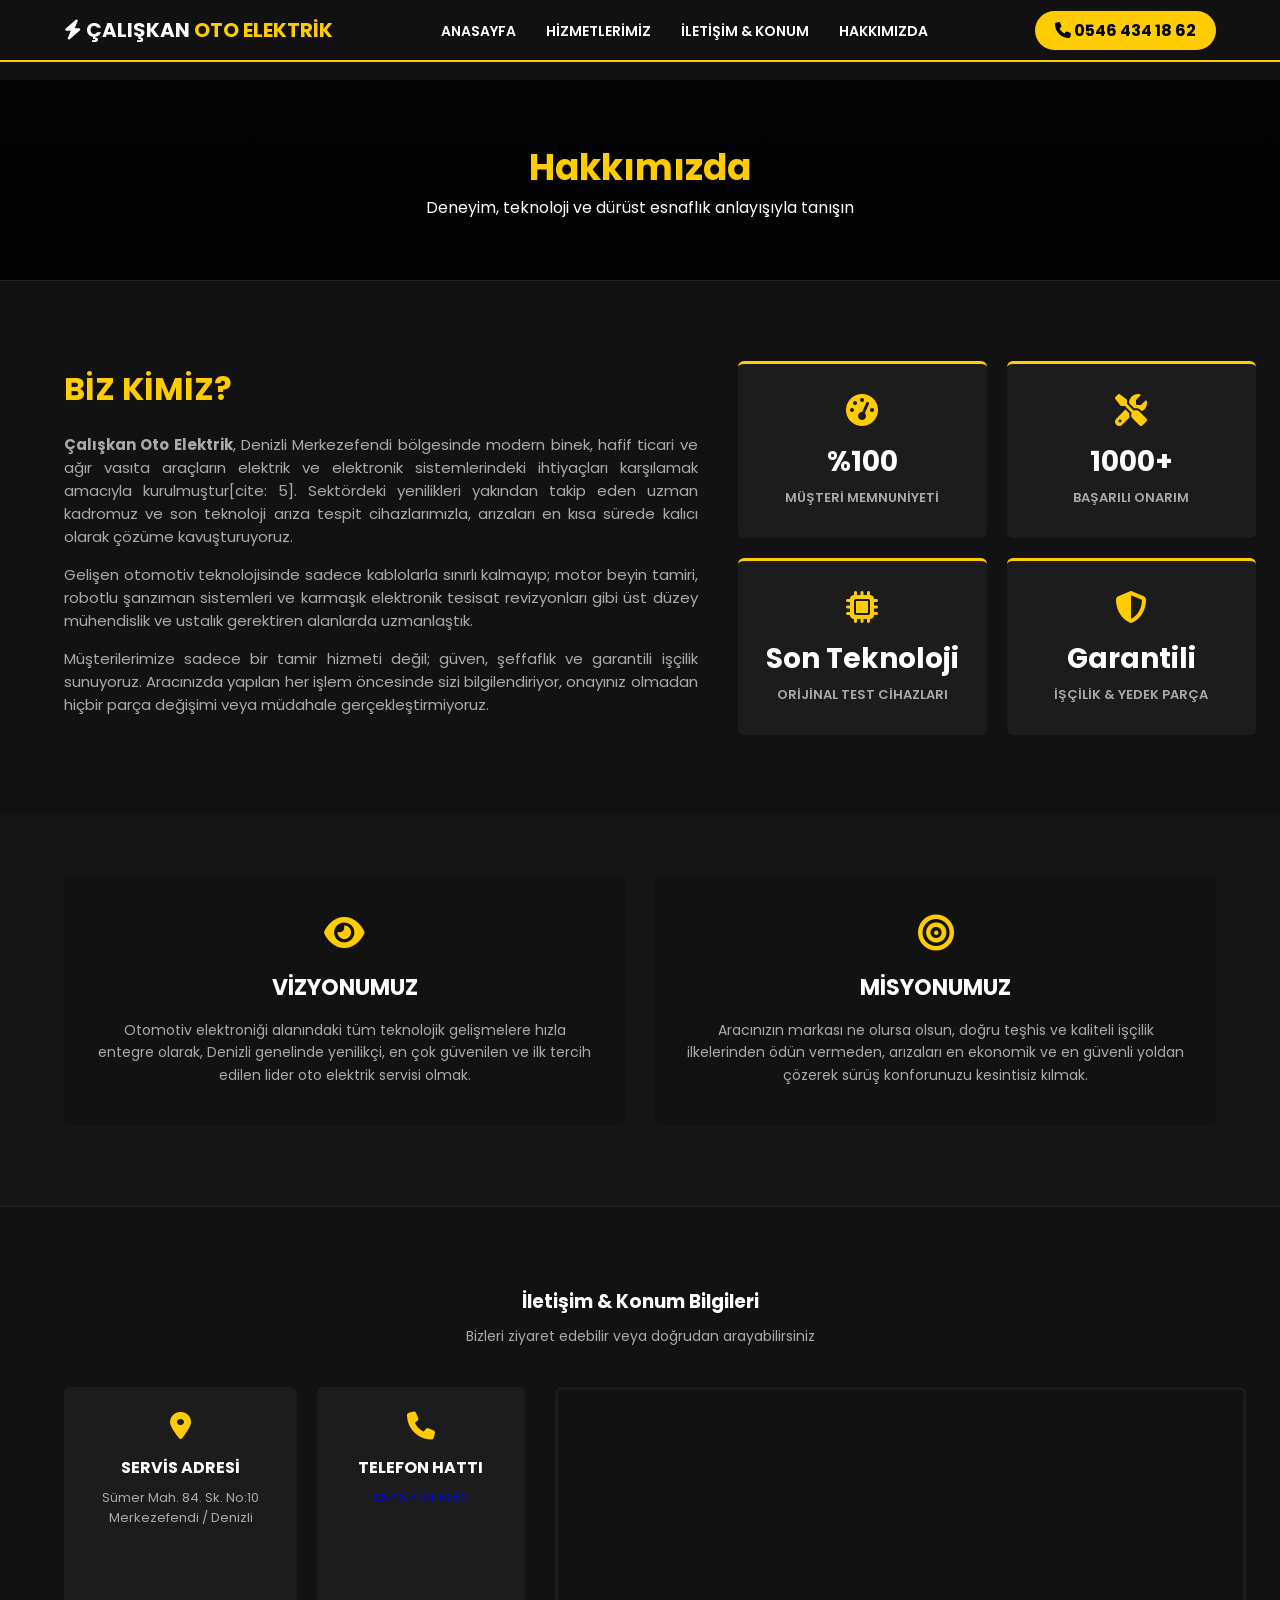
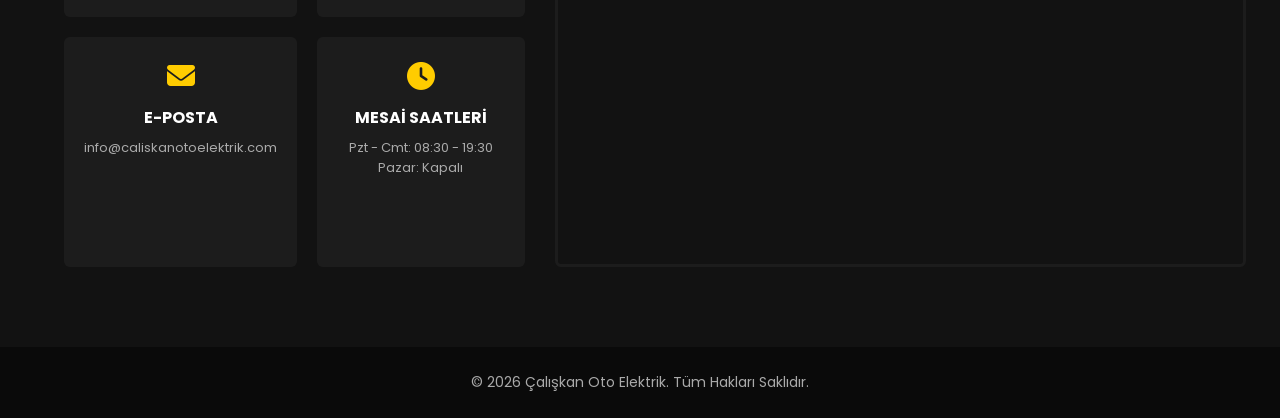
==== hakkımızda.html @ 0ace4e44 "Add files via upload" ====
<!DOCTYPE html>
<html lang="tr">

<head>
    <meta charset="UTF-8">
    <meta name="viewport" content="width=device-width, initial-scale=1.0">
    <title>Hakkımızda | Çalışkan Oto Elektrik</title>
    <!-- Google Fonts & FontAwesome İkonları -->
    <link rel="stylesheet" href="https://fonts.googleapis.com/css2?family=Poppins:wght@300;400;600;700&display=swap">
    <link rel="stylesheet" href="https://cdnjs.cloudflare.com/ajax/libs/font-awesome/6.4.0/css/all.min.css">
    <link rel="stylesheet" href="style.css">
</head>

<body>

    <!-- DİNAMİK HEADER (JavaScript ile yüklenecek) -->
    <div id="header-placeholder"></div>

    <!-- SAYFA ÜST BANNERI -->
    <section class="page-banner">
        <h1>Hakkımızda</h1>
        <p>Deneyim, teknoloji ve dürüst esnaflık anlayışıyla tanışın</p>
    </section>

    <!-- HAKKIMIZDA DETAYLI İÇERİK -->
    <section class="about-page-content">
        <div class="container">
            <div class="about-main-grid">
                <!-- Sol Taraf: Kurumsal Yazı -->
                <div class="about-main-text">
                    <h2>Biz Kimiz?</h2>
                    <p><strong>Çalışkan Oto Elektrik</strong>, Denizli Merkezefendi bölgesinde modern binek, hafif
                        ticari ve ağır vasıta araçların elektrik ve elektronik sistemlerindeki ihtiyaçları karşılamak
                        amacıyla kurulmuştur[cite: 5]. Sektördeki yenilikleri yakından takip eden uzman kadromuz ve son
                        teknoloji arıza tespit cihazlarımızla, arızaları en kısa sürede kalıcı olarak çözüme
                        kavuşturuyoruz.</p>
                    <p>Gelişen otomotiv teknolojisinde sadece kablolarla sınırlı kalmayıp; motor beyin tamiri, robotlu
                        şanzıman sistemleri ve karmaşık elektronik tesisat revizyonları gibi üst düzey mühendislik ve
                        ustalık gerektiren alanlarda uzmanlaştık.</p>
                    <p>Müşterilerimize sadece bir tamir hizmeti değil; güven, şeffaflık ve garantili işçilik sunuyoruz.
                        Aracınızda yapılan her işlem öncesinde sizi bilgilendiriyor, onayınız olmadan hiçbir parça
                        değişimi veya müdahale gerçekleştirmiyoruz.</p>
                </div>

                <!-- Sağ Taraf: İstatistik Kartları -->
                <div class="about-stats-grid">
                    <div class="stat-box">
                        <i class="fa-solid fa-gauge-high"></i>
                        <h3>%100</h3>
                        <p>Müşteri Memnuniyeti</p>
                    </div>
                    <div class="stat-box">
                        <i class="fa-solid fa-screwdriver-wrench"></i>
                        <h3>1000+</h3>
                        <p>Başarılı Onarım</p>
                    </div>
                    <div class="stat-box">
                        <i class="fa-solid fa-microchip"></i>
                        <h3>Son Teknoloji</h3>
                        <p>Orijinal Test Cihazları</p>
                    </div>
                    <div class="stat-box">
                        <i class="fa-solid fa-shield-halved"></i>
                        <h3>Garantili</h3>
                        <p>İşçilik & Yedek Parça</p>
                    </div>
                </div>
            </div>
        </div>
    </section>

    <!-- VİZYON & MİSYON BÖLÜMÜ -->
    <section class="vision-mission-section">
        <div class="container vision-mission-grid">
            <div class="vm-card">
                <i class="fa-solid fa-eye"></i>
                <h3>Vizyonumuz</h3>
                <p>Otomotiv elektroniği alanındaki tüm teknolojik gelişmelere hızla entegre olarak, Denizli genelinde
                    yenilikçi, en çok güvenilen ve ilk tercih edilen lider oto elektrik servisi olmak.</p>
            </div>
            <div class="vm-card">
                <i class="fa-solid fa-bullseye"></i>
                <h3>Misyonumuz</h3>
                <p>Aracınızın markası ne olursa olsun, doğru teşhis ve kaliteli işçilik ilkelerinden ödün vermeden,
                    arızaları en ekonomik ve en güvenli yoldan çözerek sürüş konforunuzu kesintisiz kılmak.</p>
            </div>
        </div>
    </section>

    <!-- 5. EN ALT BÖLÜM: DETAYLI İLETİŞİM, BİLGİLER VE HARİTA -->
    <section class="home-contact-section">
        <div class="container">
            <div class="section-title-wrapper">
                <h3 class="section-title">İletişim & Konum Bilgileri</h3>
                <p>Bizleri ziyaret edebilir veya doğrudan arayabilirsiniz</p>
            </div>

            <div class="home-contact-grid">
                <!-- Sol Taraf: İletişim Bilgileri Card Yapısı -->
                <div class="home-contact-info">
                    <div class="info-box">
                        <i class="fa-solid fa-location-dot"></i>
                        <h4>Servis Adresi</h4>
                        <p>Sümer Mah. 84. Sk. No:10<br>Merkezefendi / Denizli</p>
                    </div>
                    <div class="info-box">
                        <i class="fa-solid fa-phone"></i>
                        <h4>Telefon Hattı</h4>
                        <p><a href="tel:05464341862">0546 434 18 62</a></p>
                    </div>
                    <div class="info-box">
                        <i class="fa-solid fa-envelope"></i>
                        <h4>E-Posta</h4>
                        <p>info@caliskanotoelektrik.com</p>
                    </div>
                    <div class="info-box">
                        <i class="fa-solid fa-clock"></i>
                        <h4>Mesai Saatleri</h4>
                        <p>Pzt - Cmt: 08:30 - 19:30<br>Pazar: Kapalı</p>
                    </div>
                </div>

                <!-- Sağ Taraf: Büyük Google Maps Haritası -->
                <div class="home-contact-map">
                    <iframe
                        src="https://www.google.com/maps/embed?pb=!1m18!1m12!1m3!1d12611.572576637258!2d29.08798258969261!3d37.79254390683417!2m3!1f0!2f0!3f0!3m2!1i1024!2i768!4f13.1!3m3!1m2!1s0x14c73f359cb6632b%3A0xdfe6f69d227817e!2zw4dhbMSxxZ9rYW4gT3RvIEVsZWt0cmlr!5e0!3m2!1str!2str!4v1783810471572!5m2!1str!2str"
                        width="110%" height="100%" style="border:0;" allowfullscreen="" loading="lazy"
                        referrerpolicy="no-referrer-when-downgrade"></iframe>
                </div>
            </div>
        </div>
    </section>

    <!-- DİNAMİK FOOTER (JavaScript ile yüklenecek) -->
    <div id="footer-placeholder"></div>

    <script src="script.js"></script>
</body>

</html>
---- style.css ----
* {
    margin: 0;
    padding: 0;
    box-sizing: border-box;
    font-family: 'Poppins', sans-serif;
}

:root {
    --bg-dark: #121212;
    --bg-card: #1c1c1c;
    --primary: #ffcc00;
    --text-white: #ffffff;
    --text-gray: #aaaaaa;
}

body {
    background-color: var(--bg-dark);
    color: var(--text-white);
    padding-top: 80px;
    /* Header yüksekliği kadar boşluk */
}

.container {
    width: 90%;
    max-width: 1200px;
    margin: 0 auto;
}

/* HEADER GLOBAL */
header {
    background-color: rgba(18, 18, 18, 0.98);
    position: fixed;
    top: 0;
    left: 0;
    width: 100%;
    z-index: 1000;
    border-bottom: 2px solid var(--primary);
    padding: 15px 0;
}

.header-container {
    display: flex;
    justify-content: space-between;
    align-items: center;
}

.logo a {
    font-size: 22px;
    font-weight: 700;
    color: var(--text-white);
    text-decoration: none;
}

.logo span {
    color: var(--primary);
}

nav ul {
    display: flex;
    gap: 30px;
    list-style: none;
}

nav ul li a {
    color: var(--text-white);
    text-decoration: none;
    font-weight: 600;
    text-transform: uppercase;
    font-size: 14px;
    transition: color 0.3s;
}

nav ul li a:hover {
    color: var(--primary);
}

.nav-phone a {
    background-color: var(--primary);
    color: #000;
    padding: 8px 20px;
    border-radius: 20px;
    font-weight: 700;
    text-decoration: none;
}

/* 5'Lİ DİNAMİK SLIDER */
.slider-container {
    position: relative;
    width: 100%;
    height: 75vh;
    min-height: 500px;
    overflow: hidden;
}

.slide {
    position: absolute;
    top: 0;
    left: 0;
    width: 100%;
    height: 100%;
    opacity: 0;
    visibility: hidden;
    transition: opacity 0.8s ease-in-out, visibility 0.8s;
    display: flex;
    align-items: center;
    justify-content: center;
    text-align: center;
    background-size: cover !important;
    background-position: center !important;
}

.slide.active {
    opacity: 1;
    visibility: visible;
}

.slide-content {
    max-width: 800px;
    padding: 0 20px;
    transform: translateY(20px);
    transition: transform 0.8s ease;
}

.slide.active .slide-content {
    transform: translateY(0);
}

.slide-content h2 {
    font-size: 42px;
    margin-bottom: 15px;
    font-weight: 700;
}

.slide-content p {
    font-size: 18px;
    color: var(--text-gray);
    margin-bottom: 30px;
}

.btn {
    background-color: var(--primary);
    color: #000;
    padding: 12px 35px;
    font-weight: 700;
    text-decoration: none;
    border-radius: 4px;
    display: inline-block;
    text-transform: uppercase;
}

.btn-danger {
    background-color: #ff3333;
    color: white;
}

/* Slider Kontrolleri */
.slider-btn {
    position: absolute;
    top: 50%;
    transform: translateY(-50%);
    background: rgba(0, 0, 0, 0.5);
    border: 1px solid var(--primary);
    color: var(--primary);
    width: 50px;
    height: 50px;
    border-radius: 50%;
    cursor: pointer;
    font-size: 20px;
    z-index: 10;
}

.prev-btn {
    left: 20px;
}

.next-btn {
    right: 20px;
}

.slider-dots {
    position: absolute;
    bottom: 20px;
    left: 50%;
    transform: translateX(-50%);
    display: flex;
    gap: 10px;
    z-index: 10;
}

.dot {
    width: 12px;
    height: 12px;
    background: rgba(255, 255, 255, 0.4);
    border-radius: 50%;
    cursor: pointer;
}

.dot.active {
    background: var(--primary);
}

/* SAYFA BANNER'LARI */
.page-banner {
    background: linear-gradient(rgba(0, 0, 0, 0.8), rgba(0, 0, 0, 0.9)), url('https://images.unsplash.com/photo-1486006920555-c77dce18193b?auto=format&fit=crop&q=80&w=1600');
    padding: 60px 0;
    text-align: center;
    border-bottom: 1px solid #222;
}

.page-banner h1 {
    color: var(--primary);
    font-size: 36px;
}

/* İÇERİK MİMARİLERİ */
.services-page-content,
.contact-page-content {
    padding: 60px 0;
}

.services-grid {
    display: grid;
    grid-template-columns: repeat(auto-fit, minmax(280px, 1fr));
    gap: 30px;
}

.service-card {
    background: var(--bg-card);
    padding: 40px 20px;
    border-radius: 6px;
    text-align: center;
}

.service-card i {
    font-size: 40px;
    color: var(--primary);
    margin-bottom: 20px;
}

.contact-grid {
    display: grid;
    grid-template-columns: repeat(auto-fit, minmax(250px, 1fr));
    gap: 30px;
    margin-bottom: 5px;
    text-align: center;
}

.contact-grid .info-item {
    background: var(--bg-card);
    padding: 30px;
    border-radius: 6px;
}

.contact-grid i {
    font-size: 30px;
    color: var(--primary);
    margin-bottom: 15px;
}

.bottom-map {
    width: 100%;
    margin-top: 50px;
    border-top: 3px solid var(--primary);
}

/* FOOTER */
footer {
    background: #0a0a0a;
    padding: 25px 0;
    text-align: center;
    color: var(--text-gray);
    font-size: 14px;
}

/* YENİ EKLENEN ANA SAYFA BÖLÜMLERİ STİLLERİ */

.section-title-wrapper {
    text-align: center;
    margin-bottom: 40px;
}

.section-title-wrapper p {
    color: var(--text-gray);
    font-size: 14px;
    margin-top: +10px;
}

/* 2. Hakkımızda Bölümü */
.home-about {
    padding: 80px 0;
    background-color: var(--bg-card);
}

.about-wrapper {
    display: grid;
    grid-template-columns: 1fr 1fr;
    gap: 50px;
    align-items: center;
}

.about-text h3 {
    font-size: 32px;
    margin-bottom: 20px;
    color: var(--primary);
}

.about-text p {
    color: var(--text-gray);
    margin-bottom: 15px;
}

.about-features {
    display: flex;
    flex-direction: column;
    gap: 25px;
}

.feature-item {
    display: flex;
    gap: 20px;
    background: var(--bg-dark);
    padding: 20px;
    border-radius: 6px;
}

.feature-item i {
    font-size: 30px;
    color: var(--primary);
}

.feature-item h4 {
    margin-bottom: 5px;
}

.feature-item p {
    color: var(--text-gray);
    font-size: 14px;
}

/* 3. Öne Çıkan Hizmetler */
.featured-services {
    padding: 80px 0;
    background-color: var(--bg-dark);
}

/* 4. Müşteri Yorumları */
.testimonials {
    padding: 80px 0;
    background-color: #171717;
}

.testimonials-grid {
    display: grid;
    grid-template-columns: repeat(auto-fit, minmax(300px, 1fr));
    gap: 30px;
}

.testimonial-card {
    background: var(--bg-dark);
    padding: 30px;
    border-radius: 6px;
    border-left: 4px solid var(--primary);
}

.testimonial-card .stars {
    color: var(--primary);
    margin-bottom: 15px;
    font-size: 14px;
}

.testimonial-card p {
    font-style: italic;
    color: var(--text-gray);
    margin-bottom: 15px;
    font-size: 14px;
}

.testimonial-card h5 {
    color: var(--text-white);
    font-weight: 600;
}

/* 5. Gelişmiş En Alt Harita ve İletişim Düzeni */
.home-contact-section {
    padding: 80px 0;
    background-color: var(--bg-dark);
    border-top: 1px solid #222;
}

.home-contact-grid {
    display: grid;
    grid-template-columns: 40% 60%;
    gap: 30px;
    min-height: 480px;
}

.home-contact-info {
    display: grid;
    grid-template-columns: 1fr 1fr;
    gap: 20px;
}

.info-box {
    background: var(--bg-card);
    padding: 25px 20px;
    border-radius: 6px;
    text-align: center;
    border-bottom: 2px solid transparent;
    transition: 0.3s;
}

.info-box:hover {
    border-color: var(--primary);
    transform: translateY(-5px);
}

.info-box i {
    font-size: 28px;
    color: var(--primary);
    margin-bottom: 15px;
}

.info-box h4 {
    font-size: 16px;
    margin-bottom: 8px;
    text-transform: uppercase;
}

.info-box p {
    color: var(--text-gray);
    font-size: 13px;
}

.home-contact-map {
    width: 100%;
    border-radius: 6px;
    overflow: hidden;
    border: 3px solid var(--bg-card);
}

/* Mobil Uyumluluk Güncellemesi */
@media (max-width: 992px) {

    .about-wrapper,
    .home-contact-grid {
        grid-template-columns: 1fr;
    }

    .home-contact-info {
        grid-template-columns: 1fr 1fr;
    }

    .home-contact-map {
        height: 350px;
    }
}

@media (max-width: 576px) {
    .home-contact-info {
        grid-template-columns: 1fr;
    }
}

/* HİZMETLER SAYFASI İLETİŞİM ALANI STİLLERİ */
.services-contact-footer {
    background-color: var(--bg-card);
    padding: 60px 0;
    border-top: 3px solid var(--primary);
    text-align: center;
}

.services-contact-title {
    font-size: 28px;
    margin-bottom: 10px;
    text-transform: uppercase;
    color: var(--primary);
}

.services-contact-subtitle {
    color: var(--text-gray);
    font-size: 15px;
    margin-bottom: 40px;
}

.services-info-grid {
    display: grid;
    grid-template-columns: repeat(auto-fit, minmax(260px, 1fr));
    gap: 25px;
}

.s-info-box {
    background-color: var(--bg-dark);
    padding: 25px;
    border-radius: 6px;
    border: 1px solid #252525;
}

.s-info-box i {
    font-size: 26px;
    color: var(--primary);
    margin-bottom: 12px;
    display: block;
}

.s-info-box span {
    font-weight: 600;
    font-size: 14px;
    text-transform: uppercase;
    color: #ffffff;
    display: block;
    margin-bottom: 5px;
}

.s-info-box p {
    color: var(--text-gray);
    font-size: 14px;
    margin: 0;
}

.s-info-box p a {
    color: var(--primary);
    font-weight: 700;
}

/* HAKKIMIZDA SAYFASI STİLLERİ */
.about-page-content {
    padding: 80px 0;
    background-color: var(--bg-dark);
}

.about-main-grid {
    display: grid;
    grid-template-columns: 55% 45%;
    gap: 40px;
    align-items: center;
}

.about-main-text h2 {
    font-size: 32px;
    color: var(--primary);
    margin-bottom: 20px;
    text-transform: uppercase;
}

.about-main-text p {
    color: var(--text-gray);
    margin-bottom: 15px;
    font-size: 15px;
    text-align: justify;
}

.about-stats-grid {
    display: grid;
    grid-template-columns: 1fr 1fr;
    gap: 20px;
}

.stat-box {
    background-color: var(--bg-card);
    padding: 30px 20px;
    border-radius: 6px;
    text-align: center;
    border-top: 3px solid var(--primary);
}

.stat-box i {
    font-size: 32px;
    color: var(--primary);
    margin-bottom: 15px;
}

.stat-box h3 {
    font-size: 28px;
    margin-bottom: 5px;
    font-weight: 700;
}

.stat-box p {
    color: var(--text-gray);
    font-size: 13px;
    text-transform: uppercase;
    font-weight: 600;
}

/* Vizyon & Misyon Stilleri */
.vision-mission-section {
    padding: 60px 0 80px 0;
    background-color: #161616;
}

.vision-mission-grid {
    display: grid;
    grid-template-columns: 1fr 1fr;
    gap: 30px;
}

.vm-card {
    background-color: var(--bg-dark);
    padding: 40px 30px;
    border-radius: 6px;
    text-align: center;
    transition: transform 0.3s;
}

.vm-card:hover {
    transform: translateY(-5px);
}

.vm-card i {
    font-size: 36px;
    color: var(--primary);
    margin-bottom: 20px;
}

.vm-card h3 {
    font-size: 22px;
    margin-bottom: 15px;
    text-transform: uppercase;
}

.vm-card p {
    color: var(--text-gray);
    font-size: 14px;
    line-height: 1.6;
}

/* Hakkımızda Mobil Uyumluluk */
@media (max-width: 992px) {

    .about-main-grid,
    .vision-mission-grid {
        grid-template-columns: 1fr;
    }

    .about-main-text {
        margin-bottom: 20px;
    }
}

/* ORTALANMIŞ RANDEVU VE ALT İLETİŞİM SAYFASI STİLLERİ */
.contact-page-centered {
    padding: 60px 0 80px 0;
    background-color: var(--bg-dark);
}

/* Formun çok yayılmaması için daraltılmış kapsayıcı container */
.container-small {
    width: 90%;
    max-width: 900px;
    margin: 0 auto;
}

/* 1. Üst Kısım: Ortalanmış Form Künyesi */
.appointment-form-container.center-layout {
    background: var(--bg-card);
    padding: 40px 35px;
    border-radius: 8px;
    border-top: 4px solid var(--primary);
    margin-bottom: 50px;
    /* Alttaki iletişim alanıyla mesafe */
    box-shadow: 0 4px 15px rgba(0, 0, 0, 0.2);
}

.appointment-form-container.center-layout h3 {
    font-size: 26px;
    color: var(--primary);
    text-align: center;
    margin-bottom: 8px;
    text-transform: uppercase;
}

.appointment-form-container.center-layout p {
    color: var(--text-gray);
    font-size: 13px;
    text-align: center;
    margin-bottom: 30px;
}

.appointment-form {
    display: flex;
    flex-direction: column;
    gap: 20px;
}

.form-row {
    display: grid;
    grid-template-columns: 1fr 1fr;
    gap: 20px;
}

.form-group-custom {
    display: flex;
    flex-direction: column;
    gap: 8px;
}

.form-group-custom label {
    font-size: 13px;
    color: #fff;
    font-weight: 600;
}

.form-group-custom label i {
    color: var(--primary);
    margin-right: 5px;
}

.form-group-custom input,
.form-group-custom select,
.form-group-custom textarea {
    width: 100%;
    padding: 12px 15px;
    background: var(--bg-dark);
    border: 1px solid #333;
    color: #fff;
    border-radius: 4px;
    font-size: 14px;
    outline: none;
    transition: 0.3s;
    font-family: 'Poppins', sans-serif;
}

.form-group-custom input:focus,
.form-group-custom select:focus,
.form-group-custom textarea:focus {
    border-color: var(--primary);
}

.btn-appointment-submit {
    background: var(--primary);
    color: #000;
    font-weight: 700;
    padding: 14px;
    border: none;
    border-radius: 4px;
    cursor: pointer;
    font-size: 15px;
    text-transform: uppercase;
    transition: 0.3s;
    margin-top: 10px;
}

.btn-appointment-submit:hover {
    background: #e6b800;
    transform: translateY(-2px);
}

/* 2. Alt Kısım: İletişim Kartları ve Harita Yan Yana (Masaüstü) */
.contact-bottom-layout {
    display: grid;
    grid-template-columns: 45% 55%;
    gap: 30px;
    align-items: stretch;
}

.contact-cards-vertical {
    display: flex;
    flex-direction: column;
    gap: 15px;
}

.contact-card-item {
    background: var(--bg-card);
    padding: 18px 20px;
    border-radius: 6px;
    display: flex;
    align-items: center;
    gap: 15px;
}

.contact-card-item i {
    font-size: 22px;
    color: var(--primary);
    width: 25px;
    text-align: center;
}

.contact-card-item h5 {
    font-size: 14px;
    margin-bottom: 3px;
    color: #fff;
    text-transform: uppercase;
}

.contact-card-item p {
    color: var(--text-gray);
    font-size: 13px;
    margin: 0;
}

.contact-card-item p a {
    color: var(--primary);
    font-weight: 600;
}

.contact-map-box {
    border-radius: 6px;
    overflow: hidden;
    border: 3px solid var(--bg-card);
    min-height: 250px;
}

/* ==========================================================
   TAM MOBİL VE TABLET UYUMLULUK AYARLARI (RESPONSIVE)
   ========================================================== */
@media (max-width: 768px) {
    .form-row {
        grid-template-columns: 1fr;
        /* Mobilde form girdileri alt alta gelir */
        gap: 15px;
    }

    .contact-bottom-layout {
        grid-template-columns: 1fr;
        /* Mobilde harita ve kartlar alt alta gelir */
        gap: 25px;
    }

    .appointment-form-container.center-layout {
        padding: 25px 20px;
        /* Mobilde iç boşlukları optimize et */
    }

    .contact-map-box {
        height: 280px;
        /* Mobil ekran için sabit harita yüksekliği */
    }
}

/* ==========================================================
   HEADER & MOBİL MENÜ STİLLERİ
   ========================================================== */
.main-header {
    background-color: #111;
    border-bottom: 2px solid var(--primary, #ffcc00);
    padding: 15px 0;
    position: sticky;
    top: 0;
    z-index: 999;
}

.header-wrapper {
    display: flex;
    justify-content: space-between;
    align-items: center;
}

.logo a {
    font-size: 20px;
    font-weight: 700;
    text-decoration: none;
}

.logo-yellow {
    color: var(--primary, #ffcc00);
}

.logo-white {
    color: #fff;
}

.nav-menu ul {
    display: flex;
    gap: 25px;
    list-style: none;
    margin: 0;
    padding: 0;
}

.nav-menu a {
    color: #fff;
    text-decoration: none;
    font-size: 15px;
    font-weight: 600;
    transition: 0.3s;
}

.nav-menu a:hover,
.nav-menu a.active {
    color: var(--primary, #ffcc00);
}

/* Masaüstünde gizli olan Mobil Menü Butonu */
.menu-toggle {
    display: none;
    background: none;
    border: none;
    color: #fff;
    font-size: 24px;
    cursor: pointer;
    transition: 0.3s;
}

.menu-toggle:hover {
    color: var(--primary, #ffcc00);
}

/* -----------------------------------------
   MOBİL VE TABLET UYUMLULUK KURALI (768px)
   ----------------------------------------- */
@media (max-width: 768px) {
    .menu-toggle {
        display: block;
        /* Mobilde hamburger butonunu göster */
    }

    .nav-menu {
        position: absolute;
        top: 100%;
        /* Header'ın hemen altından başlasın */
        left: 0;
        width: 100%;
        background-color: #111;
        border-bottom: 3px solid var(--primary, #ffcc00);
        max-height: 0;
        /* İlk başta kapalı (yüksekliği 0) */
        overflow: hidden;
        transition: max-height 0.4s ease-in-out;
        /* Açılış animasyonu */
    }

    /* JavaScript tetiklediğinde menüyü açacak olan class */
    .nav-menu.active {
        max-height: 300px;
        /* İçeriğe göre yüksekliği aç */
    }

    .nav-menu ul {
        flex-direction: column;
        /* Linkleri alt alta sırala */
        gap: 0;
        width: 100%;
    }

    .nav-menu li {
        width: 100%;
        text-align: center;
    }

    .nav-menu a {
        display: block;
        padding: 15px 0;
        border-top: 1px solid #222;
        width: 100%;
    }
}
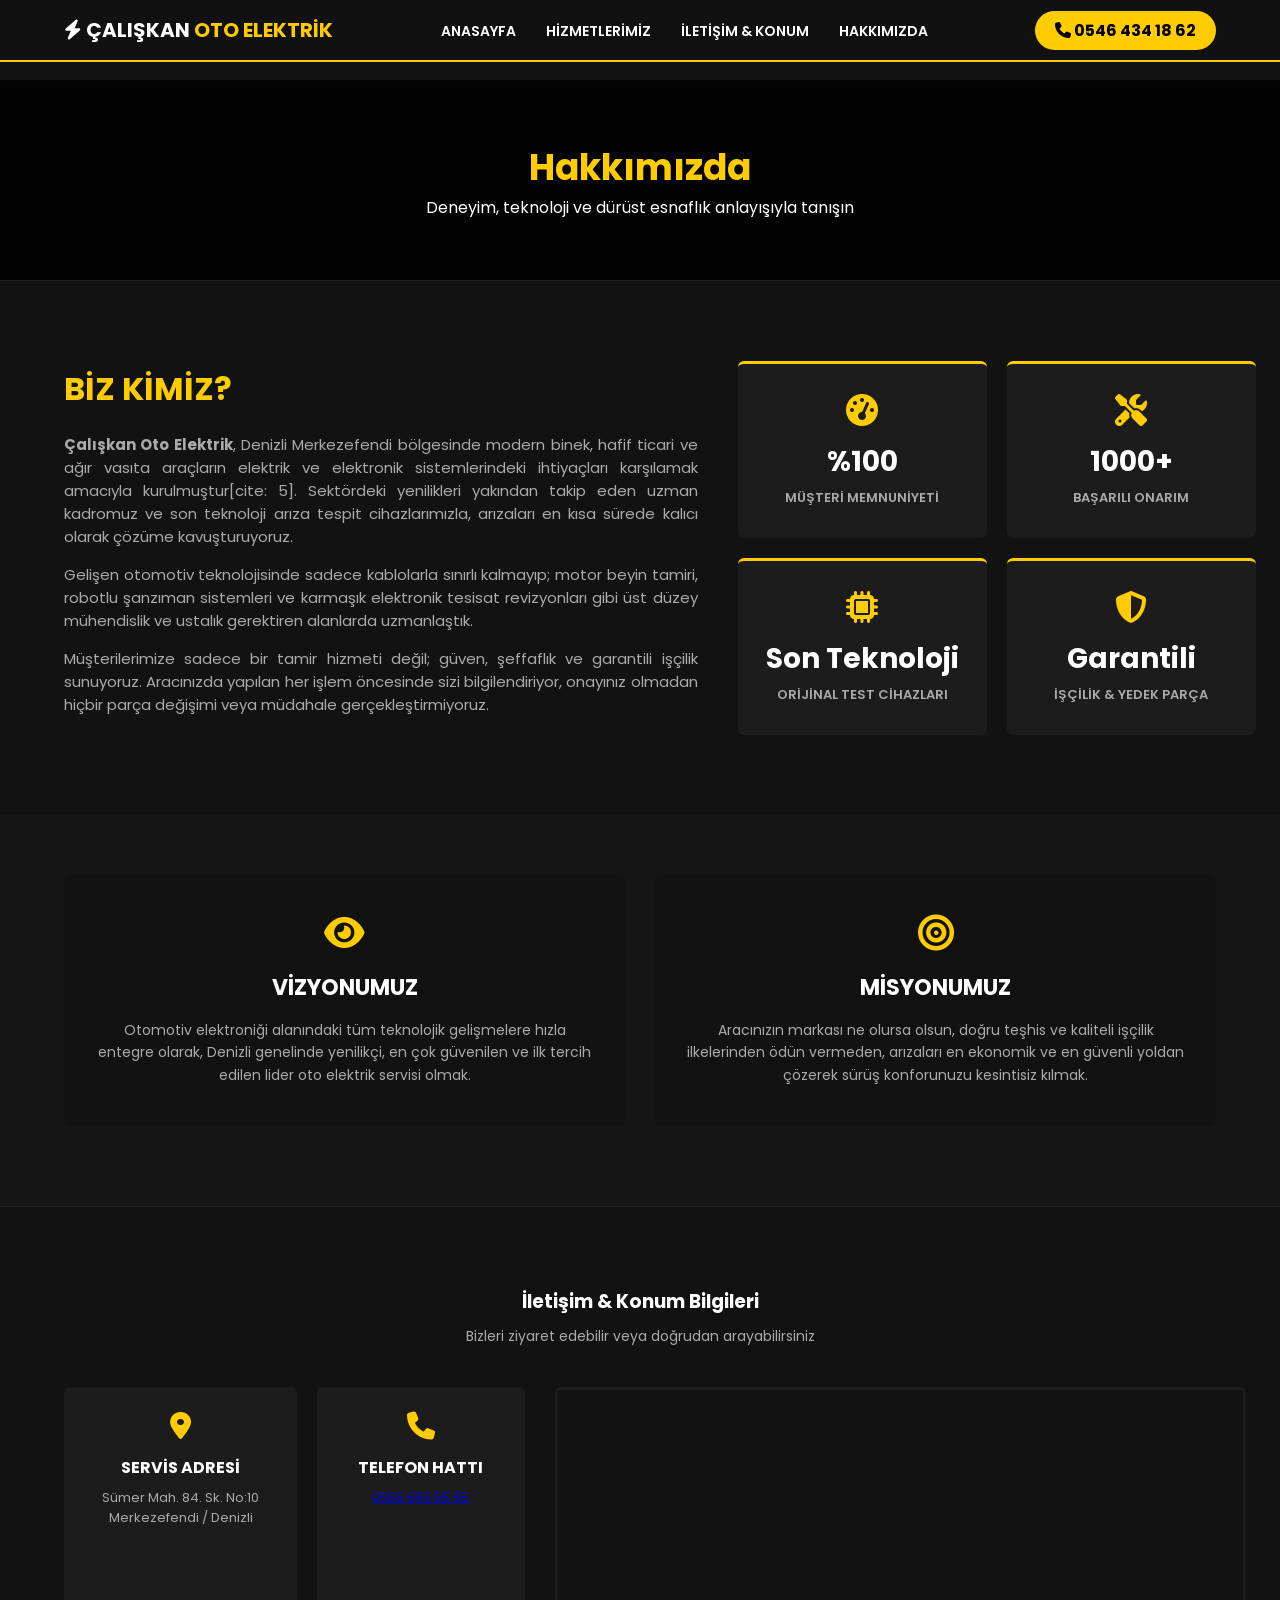
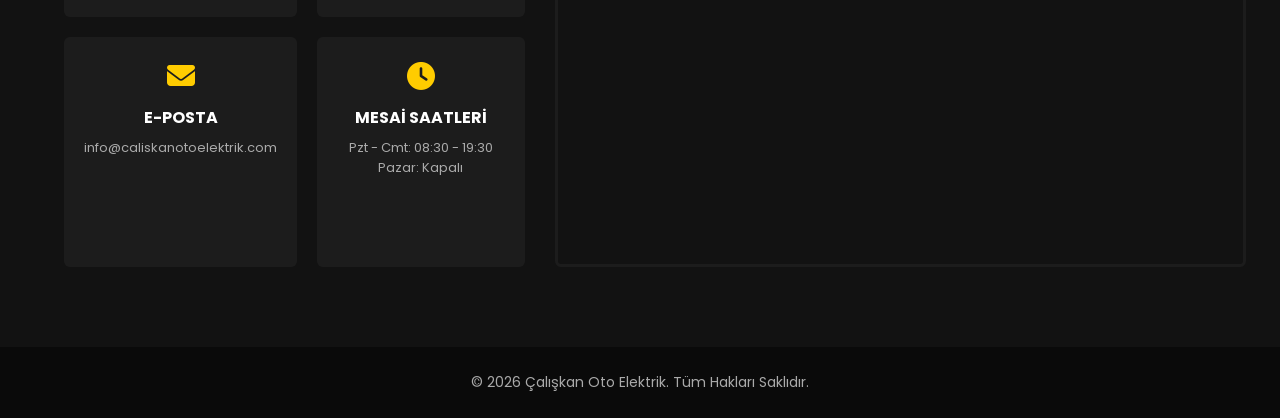
==== commit f12cfed6: "hakkımızda.html" ====
--- a/hakkımızda.html
+++ b/hakkımızda.html
@@ -106,7 +106,7 @@
                     <div class="info-box">
                         <i class="fa-solid fa-phone"></i>
                         <h4>Telefon Hattı</h4>
-                        <p><a href="tel:05464341862">0546 434 18 62</a></p>
+                        <p><a href="tel:05464341862">0555 555 55 55</a></p>
                     </div>
                     <div class="info-box">
                         <i class="fa-solid fa-envelope"></i>
@@ -137,4 +137,4 @@
     <script src="script.js"></script>
 </body>
 
-</html>+</html>
